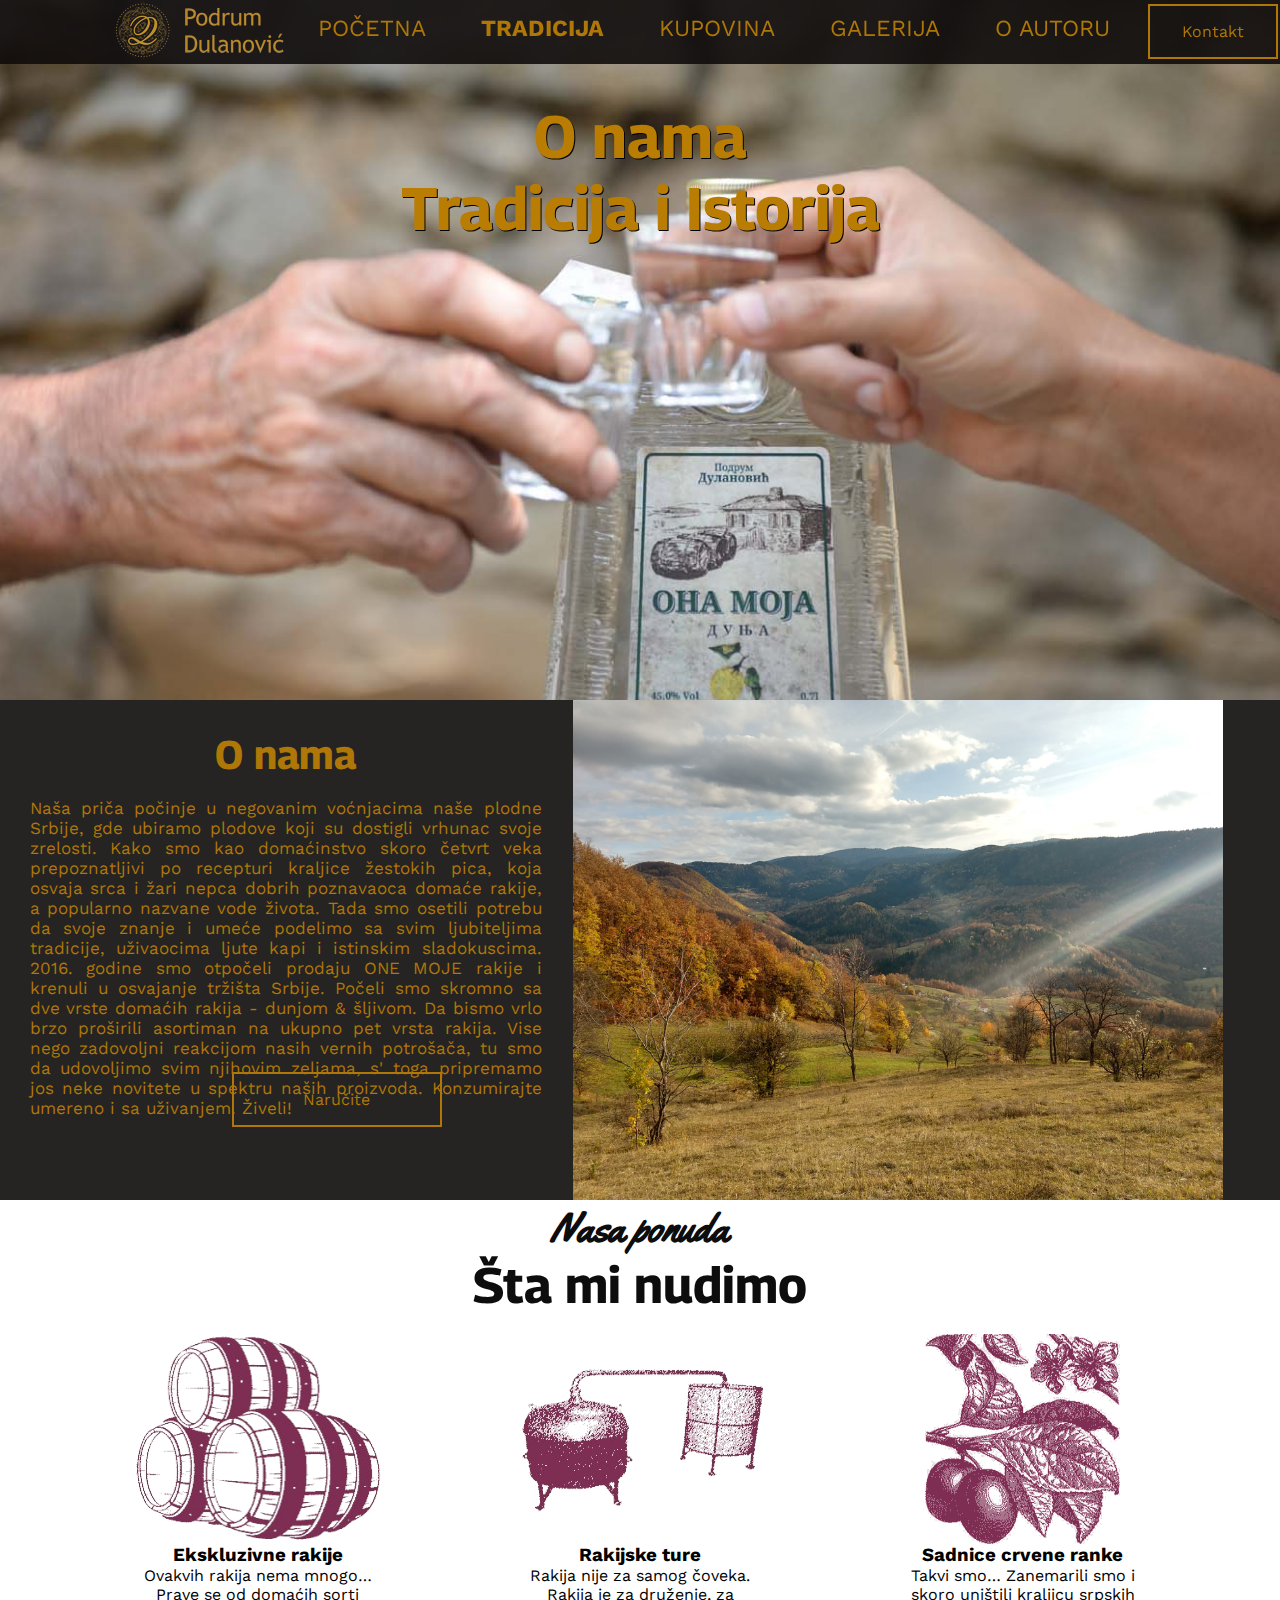
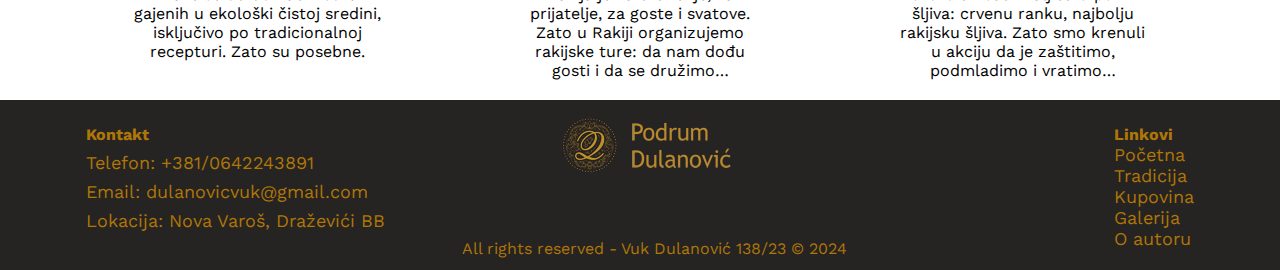
==== about.html @ d5d2b968 "Add files via upload" ====
<!DOCTYPE html>
<html>
<meta charset="UTF-8"/>
	<head>
		<title>O nama - Podrum Dulanović</title>
		<link rel="shortcut icon" type="image/png" href="assets/img/favicon.ico">
		<link rel="stylesheet" href="https://cdnjs.cloudflare.com/ajax/libs/font-awesome/6.5.0/css/all.min.css" integrity="sha512-Avb2QiuDEEvB4bZJYdft2mNjVShBftLdPG8FJ0V7irTLQ8Uo0qcPxh4Plq7G5tGm0rU+1SPhVotteLpBERwTkw==" crossorigin="anonymous" referrerpolicy="no-referrer" />
		<link rel="stylesheet" href="css/style.css" type="text/css"/>
	</head>
	<body>
		<header id="head">
			<div class="center">
				<nav id="navigation">
					<div id="logo"><a href="index.html"><img src="assets/img/logo.png" alt="logo"/></a></div>
					<ul>
						<a href="index.html"><li>Početna</li></a>
						<a href="about.html"><li span class="home">Tradicija</span></li></a>
						<a href="#"><li>Kupovina</li></a>
						<a href="#"><li>Galerija</li></a>
						<a href="author.html"><li>O autoru</li></a>
					</ul>
					<a href="contact.html"><button class="button">Kontakt</button></a>
					<div class="cleaner"></div>
				</nav>
			</div>
		</header>
		<div id="main">
			<div id="background2">
				<hgroup>
					<h1 class="title">O nama</h1>
					<h3 class="title">Tradicija i Istorija</h3>
				</hgroup>
			</div>
		</div>
		<div id="aboutus2">
			<div id="parag2">
				<h1>O nama</h1>
				<p>Naša priča počinje u negovanim voćnjacima naše plodne Srbije, gde ubiramo plodove koji su dostigli vrhunac svoje zrelosti. Kako smo kao domaćinstvo skoro četvrt veka prepoznatljivi po recepturi kraljice žestokih pica, koja osvaja srca i žari nepca dobrih poznavaoca domaće rakije, a popularno nazvane vode života. Tada smo osetili potrebu da svoje znanje i umeće podelimo sa svim ljubiteljima tradicije, uživaocima ljute kapi i istinskim sladokuscima. 2016. godine smo otpočeli prodaju ONE MOJE rakije i krenuli u osvajanje tržišta Srbije. Počeli smo skromno sa dve vrste domaćih rakija - dunjom & šljivom. Da bismo vrlo brzo proširili asortiman na ukupno pet vrsta rakija. Vise nego zadovoljni reakcijom nasih vernih potrošača, tu smo da udovoljimo svim njihovim zeljama, s' toga pripremamo jos neke novitete u spektru naših proizvoda.
                    Konzumirajte umereno i sa uživanjem. Živeli!</p>
				<a href="#"><button class="button4">Naručite</button></a>
			</div>
			<div id="plum2"><img src="assets/img/drazevici.jpg" alt="bottle5"/></div>
		</div>
        <div id="ponuda">
            <div id="naslovi">
                <hgroup>
                    <h3>Nasa ponuda</h3>
                    <h1>Šta mi nudimo</h1>
                </hgroup>
            </div>
            <div id="kazan">
                <div class="bure">
                    <div class="top"><img src="assets/img/burad.png" alt="ranka"/></div>
                    <div class="middle">
                        <h3>Ekskluzivne rakije</h3>
                        <p>Ovakvih rakija nema mnogo… Prave se od domaćih sorti gajenih u ekološki čistoj sredini, isključivo po tradicionalnoj recepturi. Zato su posebne.</p>
                    </div>
                </div>
                <div class="bure">
                    <div class="top"><img src="assets/img/rakijske-ture.png" alt="ranka"/></div>
                    <div class="middle">
                        <h3>Rakijske ture</h3>
                        <p>Rakija nije za samog čoveka. Rakija je za druženje, za prijatelje, za goste i svatove. Zato u Rakiji organizujemo rakijske ture: da nam dođu gosti i da se družimo…</p>
                    </div>
                </div>
                <div class="bure">
                    <div class="top"><img src="assets/img/crvena-ranka.png" alt="ranka"/></div>
                    <div class="middle">
                        <h3>Sadnice crvene ranke</h3>
                        <p>Takvi smo… Zanemarili smo i skoro uništili kraljicu srpskih šljiva: crvenu ranku, najbolju rakijsku šljiva. Zato smo krenuli u akciju da je zaštitimo, podmladimo i vratimo…</p>
                    </div>
                </div>
            </div>
        </div>
		<footer>
			<div id="phone">
				<h4>Kontakt</h4>
				<ul>
					<li><i class="fa-solid fa-phone"></i>Telefon: +381/0642243891</li>
					<a href="mailto:dulanovicvuk@gmail.com"><li><i class="fa-solid fa-envelope"></i>Email: dulanovicvuk@gmail.com</li></a>
					<li><i class="fa-solid fa-map-pin"></i>Lokacija: Nova Varoš, Draževići BB</li>
				</ul>
			</div>
			<div id="middle">
				<div id="top"><a href="index.html"><img src="assets/img/logo.png" alt="logo"/></a></div>
				<div id="links">
					<a href="www.facebook.com"><i class="fa-brands fa-facebook"></i></a>
					<a href="www.facebook.com"><i class="fa-brands fa-instagram"></i></a>
					<a href="www.facebook.com"><i class="fa-brands fa-x-twitter"></i></a>
					<a href="www.facebook.com"><i class="fa-solid fa-rss"></i></a>
					<a href="www.facebook.com"><i class="fa-solid fa-sitemap"></i></a>
                    <a href="robots.txt"><i class="fa-solid fa-robot"></i></a>
				</div>
				<div id="copy"><p>All rights reserved - Vuk Dulanović 138/23 &#169; 2024</p></div>
			</div>
			<div id="navi">
				<h4>Linkovi</h4>
				<ul>
					<a href="index.html"><li>Početna</li></a>
					<a href="index.html"><li>Tradicija</li></a>
					<a href="index.html"><li>Kupovina</li></a>
					<a href="index.html"><li>Galerija</li></a>
					<a href="index.html"><li>O autoru</li></a>
				</ul>
			</div>
		</footer>
	</body>
</html>
---- css/style.css ----
@import url('https://fonts.googleapis.com/css2?family=Georama:wght@500&family=Teko&family=Work+Sans:wght@400;500&family=Yellowtail&display=swap');

*{
	margin:0px;
	padding:0px;
	font-family: Work Sans;
}
.cleaner{
	clear:both;
}
#head{
	position: fixed;
	z-index: 99;
	width:100%;
	background-color:rgba(15, 12, 12, 0.9);
}
#center{
	margin:0px auto;
}
#navigation{
	position: relative;
	display:flex;
	justify-content: space-around;
}
#logo{
	margin-left:110px;
}
#navigation ul li{
	display: inline-block;
	padding: 15px;
	margin-right:20px;
}
#navigation ul a{
	text-decoration: none;
	color: rgb(174, 119, 7);
	text-transform: uppercase;
	font-size: 23px;
} 
ul a li:hover{
	color:white;
	opacity: 1;
}
ul a li::before{
	transition: 300ms;
	height: 2px;
	content: "";
	position: absolute;
	background-color: rgb(174, 119, 7);
	width: 0%;
	bottom: 20px;
}
ul a li:hover::before {
	width: 8%;
	cursor:not-allowed;
  }
.button{
	border: none;
	color: rgb(174, 119, 7);
	padding: 16px 32px;
	text-align: center;
	text-decoration: none;
	display: inline-block;
	font-size: 16px;
	margin: 4px 2px;
	transition-duration: 0.4s;
	cursor: pointer;
	background-color:transparent; 
	color: rgb(174, 119, 7); 
	border: 2px solid rgb(174, 119, 7);
  }
  .button:hover {
	background-color: rgb(174, 119, 7);
	color: white;
  }
  #main{
	width:100%;
	height:700px;
	background-color: grey;
  }
  #background{
	background-image: url(../assets/img/background.jpg);
	background-position: center;
	background-attachment: fixed;
	height:100%;
  }
  #background2{
	background-image: url(../assets/img/aboutus.jpg);
	background-position: center;
	background-size: cover;
	background-attachment: fixed;
	height:100%;
  }
  #background3{
	background-image: url(../assets/img/author.jpg);
	background-position: center;
	background-size: cover;
	background-attachment: fixed;
	background-color: rgb(38, 35, 35);
	background-blend-mode: multiply;
	height:100%;
  }
  #background4{
	background-image: url(../assets/img/contact.jpg);
	background-position: center;
	background-size: cover;
	background-attachment: fixed;
	background-color: rgb(38, 35, 35);
	background-blend-mode: multiply;
	height:100%;
  }
.title{ 
	position: relative;
	top:100px;
	text-align:center;
	color:rgb(186, 125, 4);
	font-family: Georama;
	font-size: 60px;
	text-shadow: 1px 1px #000000;
  }
  .title2{ 
	text-align: center;
	color:rgb(174, 119, 7); 
	margin-top:60px;
	font-family: Georama;
	font-size: 60px;
  }
  #products{
	width: 100%;
	background-color: rgb(38, 35, 35);
	display:flex;
	justify-content: space-around;
  }
.block{
	width:380px;
	height:400px;
	margin:0px auto;
	background-color:rgb(38, 35, 35);
	margin-top:90px;
}
.block img{
	width:100%;
	height:100%;
	transition: transform .3s;
}
.block img:hover{
	box-shadow: 10px 5px 5px rgb(174, 119, 7);
	transform: scale(1.1);
}
figcaption{
	text-align: center;
	color:rgb(174, 119, 7);
	font-size: 25px;
	margin-top: 20px;
}
#customers{
	width:100%;
	height:700px;
	background-color: grey;
  }
  #testemonial{
	background-image: url(../assets/img/testemonial.jpg);
	background-position:top;
	background-attachment:scroll;
	height:100%;
  }
  #testemonial img{
	position:relative;
	width:300px;
	height:200px;
	top:30px;
	left:600px;
  }
  #testemonial p{
	width:50%;
	margin: 0px auto;
	text-align: center;
	color:rgb(34, 23, 2);
	margin-top: 50px;
	text-shadow: 2px 2px rgb(174, 119, 7);
	font-size: 26px;
  }
  #icon{
	margin: 0px auto;
	margin-top:40px;
	border-color:rgb(34, 23, 2);
	border-radius: 50%;
	height:100px;
	width:100px;
	background-image: url(../assets/img/jokic.png);
	background-position: 50% 50%;
	background-size: cover;
	background-color: rgb(174, 119, 7);
  }
#why{
	margin:0px auto;
	background-color: rgb(123, 100, 46);
	width:100%;
	height:550px;
}
#why h1{
	position: relative;
	top:10px;
	text-align:center;
	color:rgb(13, 13, 13);
	font-family: Georama;
	font-size: 40px;
  }
  #why p{
	margin-top: 25px;
	text-align: center;
	font-size: 20px;
	color:black;
  }
#zlatar{
	width:100%;
	height:400px;
}
#partners{
	position: relative;
	background-color: rgb(38, 35, 35);
	top:50px;
	width:100%;
	height:200px;
	display: flex;
	justify-content: space-around;
	align-items: center;
}
.brand{
	width:100%;
}
.brand img{
	width:50%;
	height:50%;
	margin-left: 150px;
}
.visit{
	text-align:center;
	color:rgb(174, 119, 7);
	font-family: Georama;
	font-size: 30px;
}
.visit h2{
	font-family:Yellowtail ;
	font-size: 40px;
}
.visit h1{
	text-transform: uppercase;
}
#visited{
	position: relative;
	display: flex;
	align-items: center;
	justify-content:space-between;
}
#visited img{
	width:100%;
	height:100%;
}
#visited p{
	margin-bottom: 20px;
	margin-left:100px;
	width:80%;
	height:250px;
}
.button2{
	border: none;
	color: rgb(174, 119, 7);
	padding: 16px 35px;
	width:210px;
	text-align: center;
	text-decoration: none;
	display: inline-block;
	font-size: 16px;
	margin: 4px 2px;
	transition-duration: 0.4s;
	cursor: pointer;
	background-color:transparent; 
	color: rgb(174, 119, 7); 
	border: 2px solid rgb(174, 119, 7);
	position: relative;
	top:80px;
	right:445px;
  }
  .button2:hover {
	background-color: rgb(174, 119, 7);
	color: white;
  }
#rakija{
	position: absolute;
	left:1200px;
	bottom:-85px;
	width: 300px;
	height: 600px;
	transition: transform .2s;
}
#rakija:hover{
	transform: scale(1.1);
}
footer{
	width:100%;
	height:170px;
	background-color:rgb(38, 35, 35);
	display: flex;
	justify-content:space-around;
}
#phone{
	color:rgb(174, 119, 7);
	padding: 15px;
	margin: 10px;
	margin-right:60px;
}
#phone ul{
	list-style-type: none;
}
#phone ul a{
	text-decoration: none;
	color:rgb(174, 119, 7);
}
#phone ul li{
	margin-top:8px;
	font-size: 18px;
}
#top a img{
	position: relative;
	top:15px;
	right:25px;
}
#navi{
	padding: 15px;
	margin: 10px;
}
#navi ul{
	list-style-type: none;
}
#navi h4{
	color:rgb(174, 119, 7);
}
#navi ul a li{
	font-size: 18px;
}
#navi ul a{
	text-decoration: none;
	color:rgb(174, 119, 7);
}
#links a{
	color:rgb(174, 119, 7);
	position: relative;
	font-size: 30px;
	padding: 10px;
	top:30px;
	right:95px;
}
#links a:hover{
	color: white;
}
#copy p{
	color:rgb(174, 119, 7);
	position: relative;
	top:40px;
	right:120px;
}
#aboutus{
	width:100%;
	height:500px;
	background-color: rgb(152, 123, 44);
	display: flex;
	justify-content: space-around;
}
#plum{
	background-image: url(../assets/img/plums.jpg);
	background-size: cover;
	background-position: center;
	width: 490px;
	height: 490px;
	border-radius: 50%;
	transition: transform .2s;
}
#plum img{
	height:560px;
	right:30px;
	bottom:40px;
	position: relative;
}
#plum:hover{
	transform: scale(1.1);
}
#parag{
	width:40%;
	height:60%;
}
#parag p{
	width:100%;
	height:100%;
	margin-top: 50px;
	font-size: 20px;
	text-align: center;
}
#parag h1{
	width:100%;
	text-align: center;
	position: relative;
	top:30px;
	color:rgb(13, 13, 13);
	font-family: Georama;
	font-size: 40px;
}
.button3{
	border: none;
	color: rgb(174, 119, 7);
	padding: 16px 35px;
	width:210px;
	text-align: center;
	text-decoration: none;
	display: inline-block;
	font-size: 16px;
	margin: 4px 2px;
	transition-duration: 0.4s;
	cursor: pointer;
	background-color:transparent; 
	color: rgb(13, 13, 13);
	border: 2px solid rgb(13, 13, 13);
	position: relative;
	bottom:120px;
	left:80px;
  }
  .button3:hover {
	background-color: rgb(174, 119, 7);
	color: white;
  }
.home{
	font-weight: bold;
}
#aboutus2{
	width:100%;
	height:500px;
	background-color: rgb(38, 35, 35);
	display: flex;
	justify-content: space-around;
}
#parag2{
	width:40%;
	height:60%;
}
#parag2 p{
	width:100%;
	height:100%;
	margin-top: 50px;
	font-size: 17px;
	text-align: justify;
	color: rgb(174, 119, 7);
}
#parag2 h1{
	width:100%;
	text-align: center;
	position: relative;
	top:30px;
	color:rgb(174, 119, 7);
	font-family: Georama;
	font-size: 40px;
}
.button4{
	border: none;
	color: rgb(174, 119, 7);
	padding: 16px 35px;
	width:210px;
	text-align: center;
	text-decoration: none;
	display: inline-block;
	font-size: 16px;
	margin: 4px 2px;
	transition-duration: 0.4s;
	cursor: pointer;
	background-color:transparent; 
	color: rgb(174, 119, 7);
	border: 2px solid rgb(174, 119, 7);
	position: relative;
	bottom:30px;
	left:200px;
  }
  .button4:hover {
	background-color: rgb(174, 119, 7);
	color: white;
  }
  #plum2{
	width: 650px;
	height: 500px;
	border-radius: 10%;
}
#plum2 img{
	height:100%;
	width:100%;
	right:28px;
	position: relative;
}
#ponuda{
	width:100%;
	height:500px;
	background-color: white;
}
#naslovi hgroup h3{
	width:100%;
	text-align: center;
	position: relative;
	color:rgb(13, 13, 13);
	font-family: Yellowtail;
	font-size: 40px;
}
#naslovi hgroup h1{
	width:100%;
	text-align: center;
	position: relative;
	color:rgb(13, 13, 13);
	font-family: Georama;
	font-size: 50px;
}
#kazan{
	width:100%;
	height:70%;
	display: flex;
	justify-content:space-evenly;
}
.bure{
	position: relative;
	top:20px;
	width:250px;
	height:300px;
}
.top{
	width:100%;
	height:70%;
}
.middle{
	width:100%;
	height:70%;
}
.middle h3{
	text-align: center;
}
.middle p{
	text-align: center;
}
.top img{
	width:100%;
	height:100%;
}
#autor{
	width:100%;
	height:800px;
  }
  #ja{
	position:relative;
	margin: 0px auto;
	top:115px;
	background-color: black;
	width:70%;
	height:70%;
	border-radius: 5%;
	display: flex;
	justify-content: space-evenly;
	align-items: center;
  }
  #mojaslika{
	width:30%;
	height:80%;
  }
  #mojaslika img{
	position: relative;
	left:30px;
	width:80%;
	height:100%;
  }
  #mojtekst{
	border-top: 2px solid white;
	border-bottom: 2px solid white;
	width:60%;
	height:80%;
  }
  #mojtekst h1{
	color:white;
	text-align: center;
	font-family: Teko;
  }
  #mojtekst p{
	color:white;
	text-align: center;
	font-family: Teko;
	font-size: 33px;
	position: relative;
	top:60px;
  }
  #forma{
	margin:0px auto;
	position: relative;
	top:120px;
	width:80%;
	height:600px;
	background-color: rgb(13, 13, 13);
	border-radius: 4%;
  }
  #forma h1{
	text-transform: uppercase;
	width:100%;
	text-align: center;
	top:30px;
	color:rgb(174, 119, 7);
	font-family: Georama;
	font-size: 40px;
  }
#kontakt{
	margin: 0px auto;
	width:80%;
	height:80%
}
label{
	color: white;
}
input{
	width:40%;
	padding: 5px;
}
.oznake{
	margin-top:20px;
}
textarea {
	resize: none;
 }
 #google{
	position:absolute;
	bottom:100px;
	left:700px;
 }
 input[type=submit]{
	margin-top:5px;
	width:10%;
 }
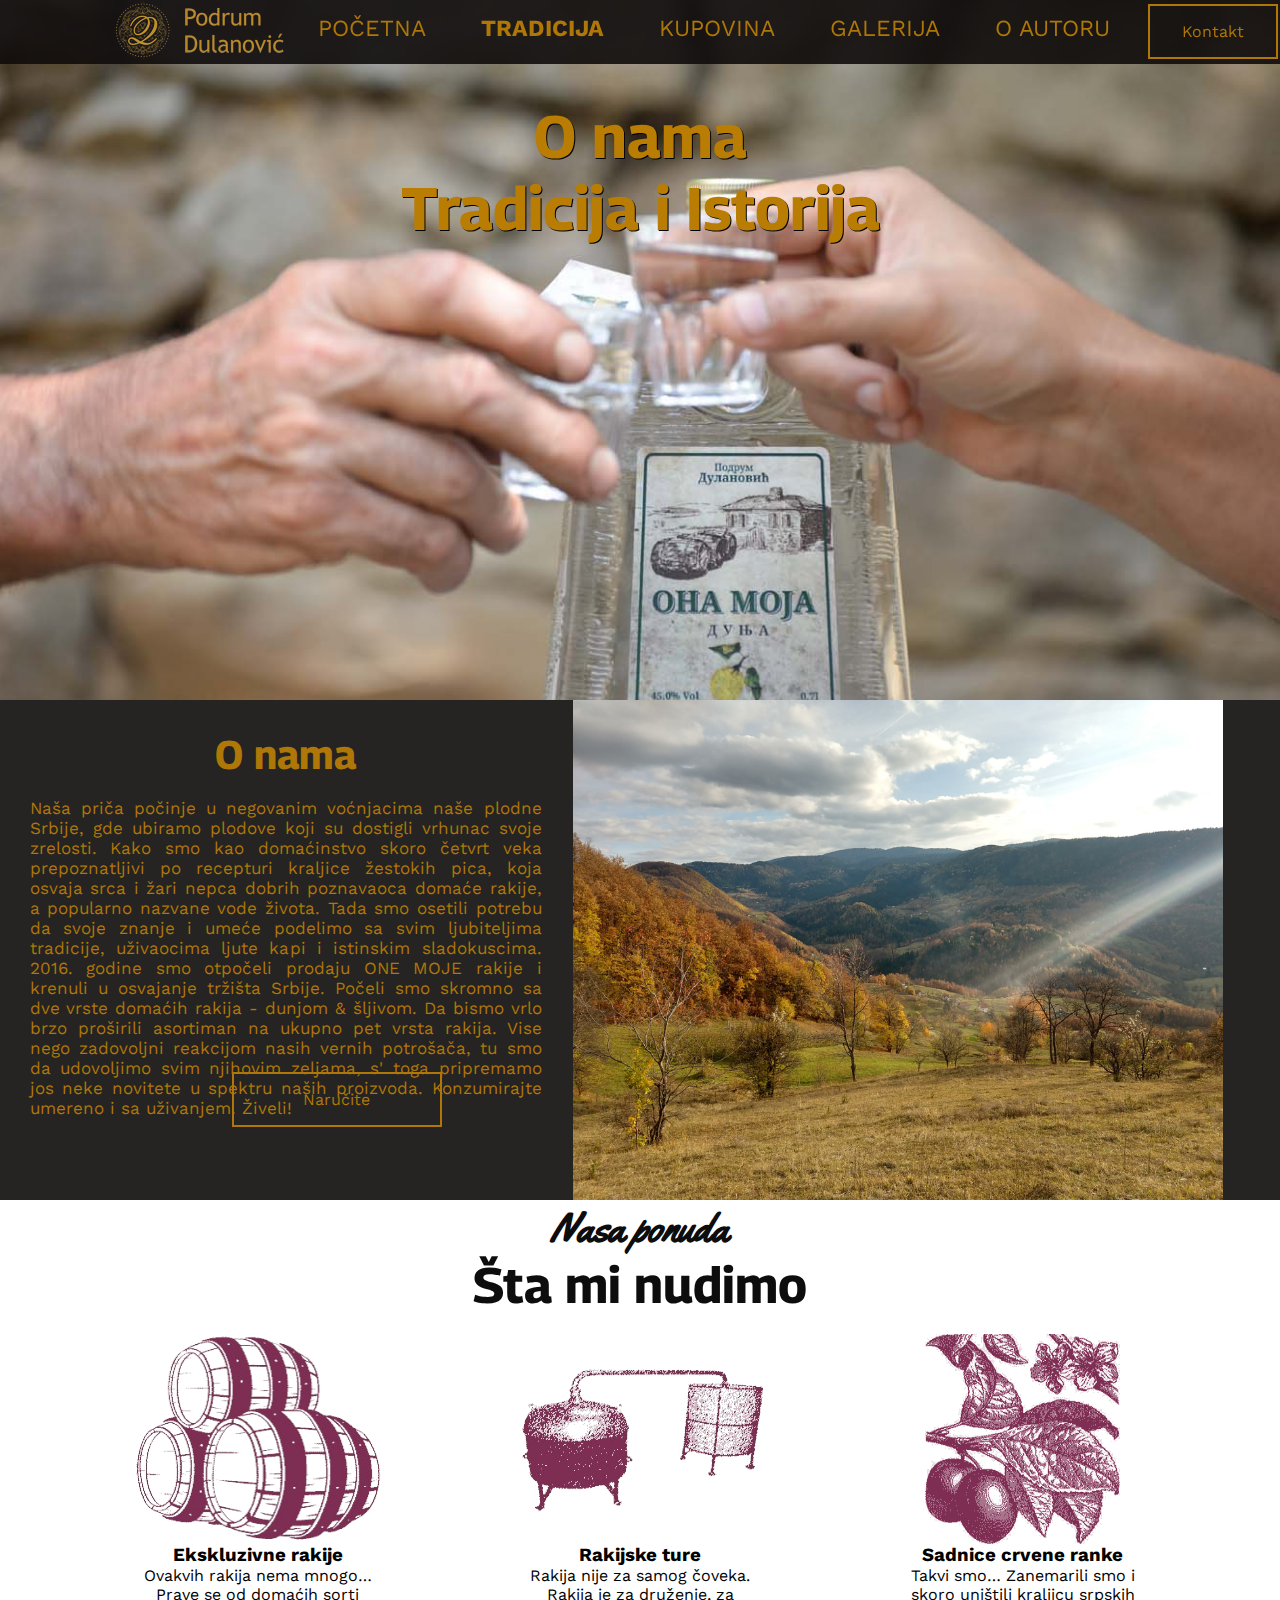
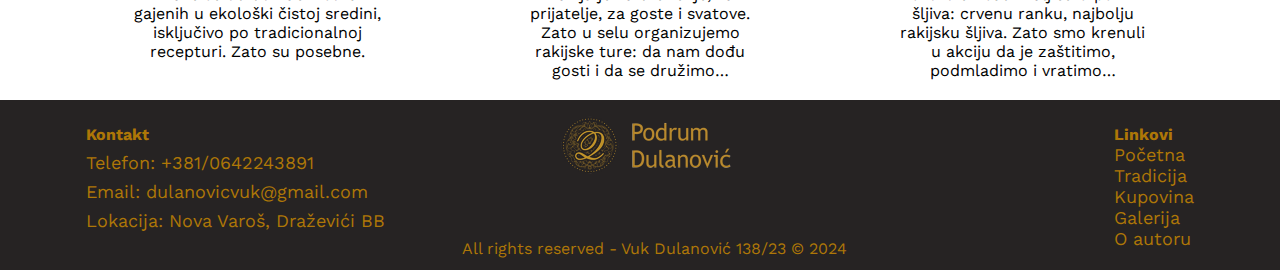
==== commit c2b0833f: "Add files via upload" ====
--- a/about.html
+++ b/about.html
@@ -3,6 +3,8 @@
 <meta charset="UTF-8"/>
 	<head>
 		<title>O nama - Podrum Dulanović</title>
+		<meta name="description" content="Najbolja domaća rakija!">
+		<meta name="keywords" content="rakija,alkohol,nova varoš,draževići">
 		<link rel="shortcut icon" type="image/png" href="assets/img/favicon.ico">
 		<link rel="stylesheet" href="https://cdnjs.cloudflare.com/ajax/libs/font-awesome/6.5.0/css/all.min.css" integrity="sha512-Avb2QiuDEEvB4bZJYdft2mNjVShBftLdPG8FJ0V7irTLQ8Uo0qcPxh4Plq7G5tGm0rU+1SPhVotteLpBERwTkw==" crossorigin="anonymous" referrerpolicy="no-referrer" />
 		<link rel="stylesheet" href="css/style.css" type="text/css"/>
@@ -15,8 +17,8 @@
 					<ul>
 						<a href="index.html"><li>Početna</li></a>
 						<a href="about.html"><li span class="home">Tradicija</span></li></a>
-						<a href="#"><li>Kupovina</li></a>
-						<a href="#"><li>Galerija</li></a>
+						<a href="shop.html"><li>Kupovina</li></a>
+						<a href="gallery.html"><li>Galerija</li></a>
 						<a href="author.html"><li>O autoru</li></a>
 					</ul>
 					<a href="contact.html"><button class="button">Kontakt</button></a>
@@ -37,7 +39,7 @@
 				<h1>O nama</h1>
 				<p>Naša priča počinje u negovanim voćnjacima naše plodne Srbije, gde ubiramo plodove koji su dostigli vrhunac svoje zrelosti. Kako smo kao domaćinstvo skoro četvrt veka prepoznatljivi po recepturi kraljice žestokih pica, koja osvaja srca i žari nepca dobrih poznavaoca domaće rakije, a popularno nazvane vode života. Tada smo osetili potrebu da svoje znanje i umeće podelimo sa svim ljubiteljima tradicije, uživaocima ljute kapi i istinskim sladokuscima. 2016. godine smo otpočeli prodaju ONE MOJE rakije i krenuli u osvajanje tržišta Srbije. Počeli smo skromno sa dve vrste domaćih rakija - dunjom & šljivom. Da bismo vrlo brzo proširili asortiman na ukupno pet vrsta rakija. Vise nego zadovoljni reakcijom nasih vernih potrošača, tu smo da udovoljimo svim njihovim zeljama, s' toga pripremamo jos neke novitete u spektru naših proizvoda.
                     Konzumirajte umereno i sa uživanjem. Živeli!</p>
-				<a href="#"><button class="button4">Naručite</button></a>
+				<a href="contact.html"><button class="button4">Naručite</button></a>
 			</div>
 			<div id="plum2"><img src="assets/img/drazevici.jpg" alt="bottle5"/></div>
 		</div>
@@ -60,7 +62,7 @@
                     <div class="top"><img src="assets/img/rakijske-ture.png" alt="ranka"/></div>
                     <div class="middle">
                         <h3>Rakijske ture</h3>
-                        <p>Rakija nije za samog čoveka. Rakija je za druženje, za prijatelje, za goste i svatove. Zato u Rakiji organizujemo rakijske ture: da nam dođu gosti i da se družimo…</p>
+                        <p>Rakija nije za samog čoveka. Rakija je za druženje, za prijatelje, za goste i svatove. Zato u selu organizujemo rakijske ture: da nam dođu gosti i da se družimo…</p>
                     </div>
                 </div>
                 <div class="bure">
@@ -84,12 +86,12 @@
 			<div id="middle">
 				<div id="top"><a href="index.html"><img src="assets/img/logo.png" alt="logo"/></a></div>
 				<div id="links">
-					<a href="www.facebook.com"><i class="fa-brands fa-facebook"></i></a>
-					<a href="www.facebook.com"><i class="fa-brands fa-instagram"></i></a>
-					<a href="www.facebook.com"><i class="fa-brands fa-x-twitter"></i></a>
-					<a href="www.facebook.com"><i class="fa-solid fa-rss"></i></a>
-					<a href="www.facebook.com"><i class="fa-solid fa-sitemap"></i></a>
-                    <a href="robots.txt"><i class="fa-solid fa-robot"></i></a>
+					<a href="https://www.facebook.com/"><i class="fa-brands fa-facebook"></i></a>
+					<a href="https://www.instgram.com/"><i class="fa-brands fa-instagram"></i></a>
+					<a href="https://www.twitter.com/"><i class="fa-brands fa-x-twitter"></i></a>
+					<a href="rss.xml"><i class="fa-solid fa-rss"></i></a>
+					<a href="sitemap.xml"><i class="fa-solid fa-sitemap"></i></a>
+					<a href="robots.txt"><i class="fa-solid fa-robot"></i></a>
 				</div>
 				<div id="copy"><p>All rights reserved - Vuk Dulanović 138/23 &#169; 2024</p></div>
 			</div>
@@ -97,10 +99,10 @@
 				<h4>Linkovi</h4>
 				<ul>
 					<a href="index.html"><li>Početna</li></a>
-					<a href="index.html"><li>Tradicija</li></a>
-					<a href="index.html"><li>Kupovina</li></a>
-					<a href="index.html"><li>Galerija</li></a>
-					<a href="index.html"><li>O autoru</li></a>
+					<a href="about.html"><li>Tradicija</li></a>
+					<a href="shop.html"><li>Kupovina</li></a>
+					<a href="gallery.html"><li>Galerija</li></a>
+					<a href="author.html"><li>O autoru</li></a>
 				</ul>
 			</div>
 		</footer>
--- a/css/style.css
+++ b/css/style.css
@@ -49,9 +49,8 @@
 	width: 0%;
 	bottom: 20px;
 }
-ul a li:hover::before {
-	width: 8%;
-	cursor:not-allowed;
+#navigation ul a li:hover::before {
+	width:115px;
   }
 .button{
 	border: none;
@@ -81,6 +80,7 @@
 	background-image: url(../assets/img/background.jpg);
 	background-position: center;
 	background-attachment: fixed;
+	background-attachment: fixed;
 	height:100%;
   }
   #background2{
@@ -108,6 +108,16 @@
 	background-blend-mode: multiply;
 	height:100%;
   }
+  #background5{
+	background-image: url(../assets/img/testemonial.jpg);
+	background-position: center;
+	background-size: cover;
+	background-attachment: fixed;
+	background-color: rgb(38, 35, 35);
+	background-blend-mode: multiply;
+	height:100%;
+	width:100%;
+  }
 .title{ 
 	position: relative;
 	top:100px;
@@ -116,6 +126,9 @@
 	font-family: Georama;
 	font-size: 60px;
 	text-shadow: 1px 1px #000000;
+	animation-name: tracking-in-expand;
+	animation-duration: 1s;
+	transition: transform 0.5s;
   }
   .title2{ 
 	text-align: center;
@@ -195,7 +208,7 @@
 	margin:0px auto;
 	background-color: rgb(123, 100, 46);
 	width:100%;
-	height:550px;
+	height:490px;
 }
 #why h1{
 	position: relative;
@@ -546,7 +559,7 @@
 #autor{
 	width:100%;
 	height:800px;
-  }
+}
   #ja{
 	position:relative;
 	margin: 0px auto;
@@ -554,32 +567,35 @@
 	background-color: black;
 	width:70%;
 	height:70%;
-	border-radius: 5%;
+	border-radius: 40px 20px 40px 20px;
 	display: flex;
 	justify-content: space-evenly;
 	align-items: center;
-  }
+	animation-name: slide-in-bck-center;
+	animation-duration: 1s;
+	transition: transform 0.5s, box-shadow 0.2s;
+}
   #mojaslika{
 	width:30%;
 	height:80%;
-  }
+}
   #mojaslika img{
 	position: relative;
 	left:30px;
 	width:80%;
 	height:100%;
-  }
+}
   #mojtekst{
 	border-top: 2px solid white;
 	border-bottom: 2px solid white;
 	width:60%;
 	height:80%;
-  }
+}
   #mojtekst h1{
 	color:white;
 	text-align: center;
 	font-family: Teko;
-  }
+}
   #mojtekst p{
 	color:white;
 	text-align: center;
@@ -587,7 +603,7 @@
 	font-size: 33px;
 	position: relative;
 	top:60px;
-  }
+}
   #forma{
 	margin:0px auto;
 	position: relative;
@@ -596,7 +612,7 @@
 	height:600px;
 	background-color: rgb(13, 13, 13);
 	border-radius: 4%;
-  }
+}
   #forma h1{
 	text-transform: uppercase;
 	width:100%;
@@ -605,7 +621,7 @@
 	color:rgb(174, 119, 7);
 	font-family: Georama;
 	font-size: 40px;
-  }
+}
 #kontakt{
 	margin: 0px auto;
 	width:80%;
@@ -632,4 +648,118 @@
  input[type=submit]{
 	margin-top:5px;
 	width:10%;
- }+ }
+ #galerija{
+	height:800px;
+	width:100%;
+}
+#slikice{
+	height:100%;
+	width:100%;
+	display: flex;
+	justify-content: space-between;
+	align-items: top;
+	flex-wrap: wrap;
+}
+.slikica{
+	width:30%;
+	height:40%;
+	position: relative;
+	top:50px;
+}
+.slikica img{
+	width:100%;
+	height:100%;
+}
+#gallery-wrap{
+	position: relative;
+	top:30px;
+	display:flex;
+	justify-content: space-around;
+}
+.slikica img{
+	margin: 5px;
+	border-radius: 40px 20px 40px 20px;
+  	transition: transform 0.5s, box-shadow 0.2s;
+}
+.slikica img:hover{
+	transform: scale(1.02);
+	box-shadow: 10px 5px 5px rgb(174, 119, 7);
+}
+#ja:hover{
+	transform: scale(1.02);
+	box-shadow: 10px 5px 5px rgb(174, 119, 7);
+}
+#shoprakija{
+	width:100%;
+	height:1100px;
+}
+#shoprakija h1{
+	text-align: center;
+	color: white;
+	font-size: 50px;
+	font-family: Georama;
+	position: relative;
+	top:60px;
+	color:rgb(186, 125, 4);
+	animation-name: tracking-in-expand;
+	animation-duration: 1s;
+	transition: transform 0.5s;
+}
+#gallery-rakija1{
+	position: relative;
+	top:30px;
+	display:flex;
+	justify-content: space-around;
+}
+#gallery-rakija2{
+	position: relative;
+	top:90px;
+	display:flex;
+	justify-content: space-around;
+}
+.button5{
+	border: none;
+	color: rgb(174, 119, 7);
+	padding: 16px 35px;
+	width:210px;
+	text-align: center;
+	text-decoration: none;
+	display: inline-block;
+	font-size: 16px;
+	margin: 4px 2px;
+	transition-duration: 0.4s;
+	cursor: pointer;
+	background-color:transparent; 
+	color: rgb(174, 119, 7);
+	border: 2px solid rgb(174, 119, 7);
+	position: relative;
+	top:200px;
+  }
+  .button5:hover {
+	background-color: rgb(174, 119, 7);
+	color: white;
+  }
+ @keyframes slide-in-bck-center {
+	0% {
+	  transform: translateZ(600px);
+	  opacity: 0;
+	}
+	100% {
+	  transform: translateZ(0);
+	  opacity: 1;
+	}
+}
+ @keyframes tracking-in-expand {
+	0% {
+	  letter-spacing: -0.5em;
+	  opacity: 0;
+	}
+	40% {
+	  opacity: 0.6;
+	}
+	100% {
+	  opacity: 1;
+	}
+  }
+  